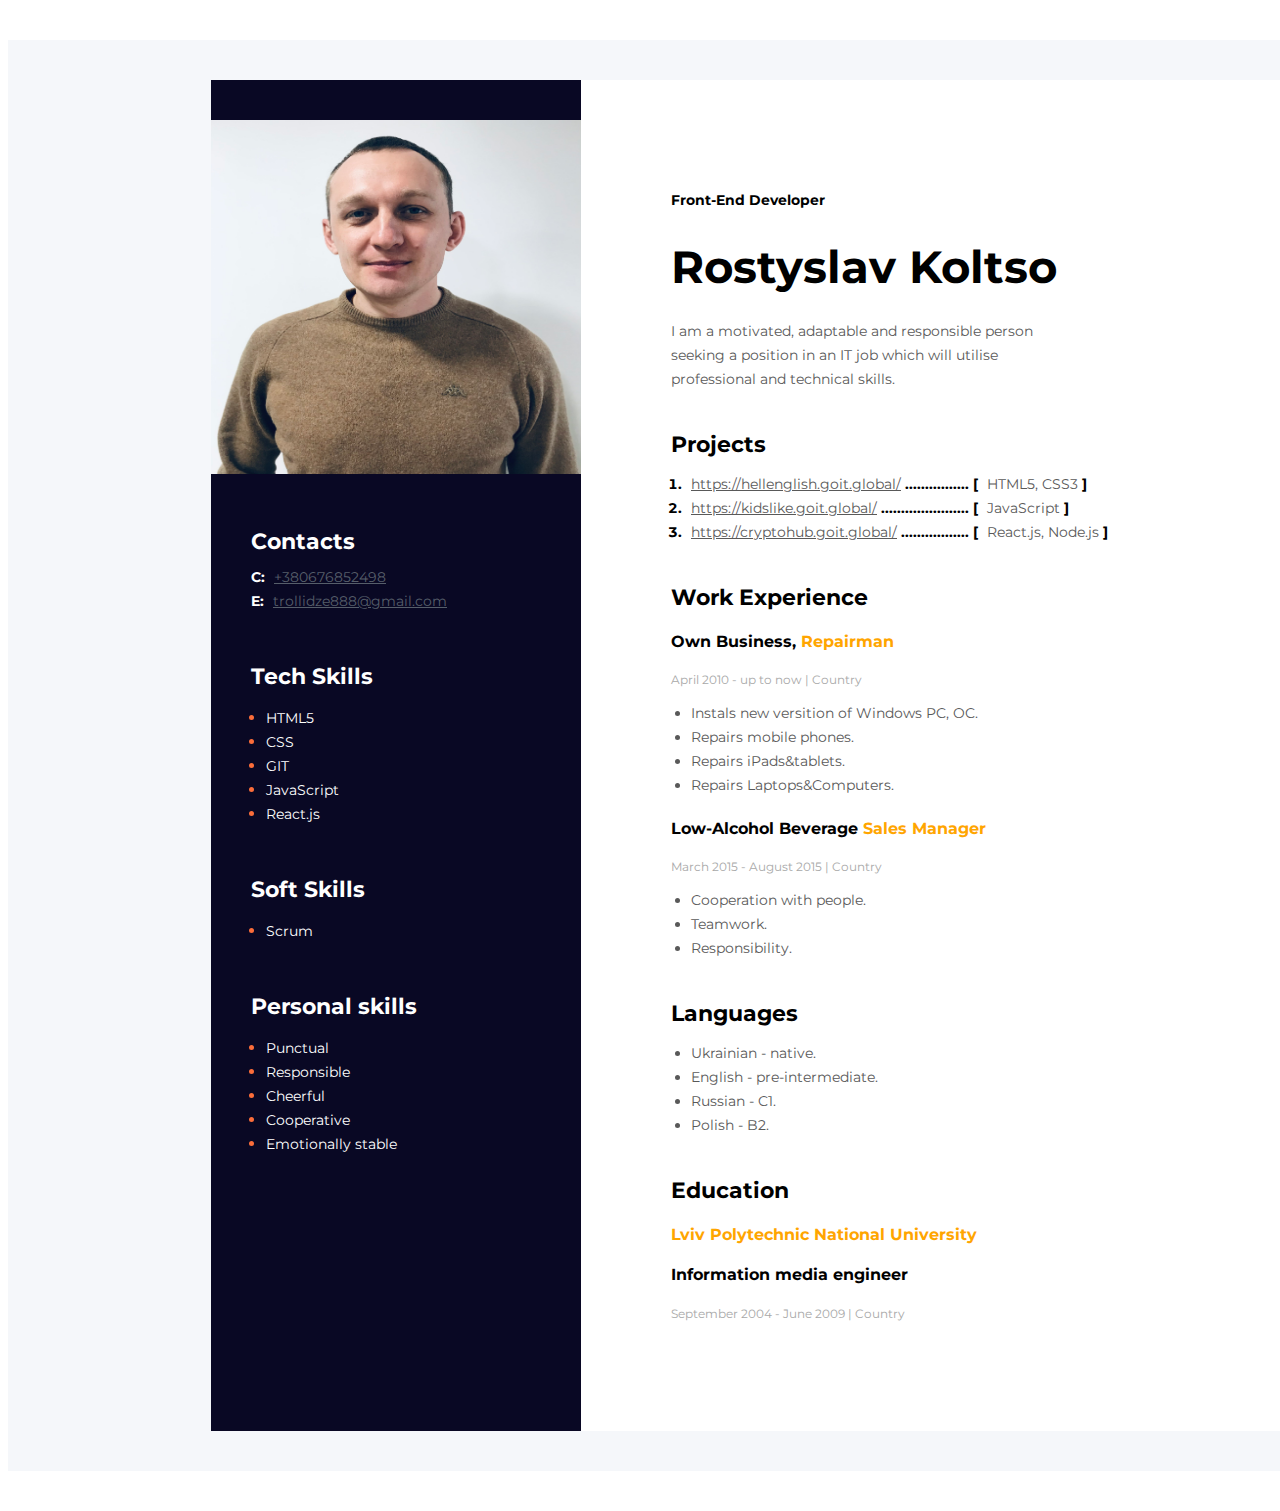
==== index.html @ 673d90e1 "first commit" ====
<!DOCTYPE html>
<html lang="en">
<head>
    <meta charset="UTF-8">
    <meta http-equiv="X-UA-Compatible" content="IE=edge">
    <meta name="viewport" content="width=device-width, initial-scale=1.0">
    <title>Resume by Rostyslav Koltso</title>
    <link rel="preconnect" href="https://fonts.gstatic.com">
    <link
        href="https://fonts.googleapis.com/css2?family=Montserrat:ital,wght@0,400;0,500;0,600;0,700;1,300;1,400;1,500&display=swap"
        rel="stylesheet">
    <link rel="stylesheet" href="css/style.css">
</head>
<body>
    <!-- main container -->
    <div class="main-container">
        <!-- main content section -->
        <div class="main-content-section">
            <!-- about me section -->
            <div class="about-me-section">

                <h2 class="about-me-profession">Front-End Developer</h2>
                
                <h1 class="about-me-name">Rostyslav Koltso</h1>
                
                <p class="about-me-inform">
                I am a motivated, adaptable and
                responsible person seeking a
                position in an IT job which will utilise
                professional and technical skills.
                </p>
                
            </div>
            <!-- my projects section -->
            <div class="my-projects-section">
                <h3 class="my-title">Projects</h3>

                <ol class="my-progect-list">
                    <li>
                        <a class="my-progect-item" href="https://hellenglish.goit.global/">https://hellenglish.goit.global/</a>
                        <span>................</span>
                        <span>[ <span class="my-progect-item">HTML5, CSS3</span>  ]</span>
                    </li>
                    <li>
                        <a class="my-progect-item" href="https://kidslike.goit.global/">https://kidslike.goit.global/</a>
                        <span>......................</span>
                        <span>[ <span class="my-progect-item">JavaScript</span> ]</span>
                    </li>
                    <li>
                        <a class="my-progect-item" href="https://cryptohub.goit.global/">https://cryptohub.goit.global/</a>
                        <span>.................</span>
                        <span>[ <span class="my-progect-item">React.js, Node.js</span> ]</span>
                    </li>
                </ol>
            </div>

            <!-- my work experience -->
            <div class="my-work-experience">
                <h3 class="my-title">Work Experience</h3>
                <!-- company3 -->
                <div>
                    <h4>Own Business,  <span class="title-orange">Repairman</span></h4>
                    <p class="company-date">
                        April 2010 - up to now | Country
                    </p>
                    <ul class="my-progect-list">
                        <li class="my-progect-item">
                            Instals new versition of Windows PC, OC.
                        </li>
                        <li class="my-progect-item">
                            Repairs mobile phones.
                        </li>
                        <li class="my-progect-item">
                            Repairs iPads&tablets.
                        </li>
                        <li class="my-progect-item">
                            Repairs Laptops&Computers.
                        </li>
                    </ul>
                </div>

                <!-- company2 -->
                <div>
                    <h4>Low-Alcohol Beverage  <span class="title-orange">Sales Manager</span></h4>
                    <p class="company-date">
                        March 2015 - August 2015 | Country
                    </p>
                    <ul class="my-progect-list">
                        <li class="my-progect-item">
                            Cooperation with people.
                        </li>
                        <li class="my-progect-item">
                            Teamwork.
                        </li>
                        <li class="my-progect-item">
                            Responsibility.
                        </li>
                    </ul>
                </div>
            </div>

            <!-- my languages-->
            <div class="my-languages">
                <h3 class="my-title">Languages</h3>
                <ul class="my-progect-list">
                    <li class="my-progect-item">Ukrainian - native.</li>
                    <li class="my-progect-item">English - pre-intermediate.</li>
                    <li class="my-progect-item">Russian - C1.</li>
                    <li class="my-progect-item">Polish - B2.</li>
                </ul>
            </div>
        
            <!-- my education -->
            <div class="my-education">
                <h3 class="my-title">Education</h3>
                <h4><span class="title-orange">Lviv Polytechnic National University</span></h4>
                <h4>Information media engineer</h4>
                <p class="company-date">September 2004 - June 2009 | Country</p>
            </div>
        </div>
        <!-- sidebar section -->
        <aside class="sidebar-section">
            <img src="img/image_50390273.JPG" alt="my photo">
            
            <!-- contact section -->
            <div class="contact-section">
                <h3 class="sidebar-tittle">Contacts</h3>
                <div>
                    <span class="contact-section-type">C:</span>
                    <a class="contact-section-link" href="tei:+380676852498">+380676852498</a>
                </div>
                <div>
                    <span class="contact-section-type">E:</span>
                    <a class="contact-section-link" href="mailto:trollidze888@gmail.com">trollidze888@gmail.com</a>
                </div>
            </div>

            <!-- tech skills section -->
            <div class="tech-skills-section">
                <h3 class="sidebar-tittle">Tech Skills</h3>
                <ul class="tech-skills-list">
                    <li class="tech-skills-item"><span class="tech-skills-item-text">HTML5</span></li>
                    <li class="tech-skills-item"><span class="tech-skills-item-text">CSS</span></li>
                    <li class="tech-skills-item"><span class="tech-skills-item-text">GIT</span></li>
                    <li class="tech-skills-item"><span class="tech-skills-item-text">JavaScript</span></li>
                    <li class="tech-skills-item"><span class="tech-skills-item-text">React.js</span></li>
                </ul>
            </div>

            <!-- soft skills section -->
            <div class="soft-skills-section">
                <h3 class="sidebar-tittle">Soft Skills</h3>
                <ul class="tech-skills-list">
                    <li class="tech-skills-item"><span class="tech-skills-item-text">Scrum</span></li>
                </ul>
            </div>

            <!-- personal skills section-->
            <div class="personal-skills-section">
                <h3 class="sidebar-tittle">Personal skills</h3>
                <ul class="tech-skills-list">
                    <li class="tech-skills-item"><span class="tech-skills-item-text">Punctual</span></li>
                    <li class="tech-skills-item"><span class="tech-skills-item-text">Responsible</span></li>
                    <li class="tech-skills-item"><span class="tech-skills-item-text">Cheerful</span></li>
                    <li class="tech-skills-item"><span class="tech-skills-item-text">Cooperative</span></li>
                    <li class="tech-skills-item"><span class="tech-skills-item-text">Emotionally stable</span></li>
                </ul>
            </div>

        </aside>

    </div>
</body>
</html>
---- css/style.css ----
body {
  font-family: 'Montserrat', sans-serif;
}

img {
  width: 370px;
  height: 354px;
}

.main-container {
  display: flex;
  flex-direction: row-reverse;
  width: 1200px;
  background: #f5f7fa;
  margin: 40px auto;
  padding: 40px;
  width: 1280px;
}

/* main content section */
.main-content-section {
  padding: 100px 220px 100px 90px;
  background: #ffffff;
}

/* about-me-section */
.about-me-section {
  margin-bottom: 40px;
}

.about-me-profession {
  font-style: normal;
  font-weight: bold;
  font-size: 14px;
  line-height: 17px;
  color: #000000;
  margin-bottom: 20px;
}

.about-me-name {
  font-style: normal;
  font-weight: bold;
  font-size: 45px;
  line-height: 55px;
  color: #000000;
  margin-bottom: 25px;
}

.about-me-inform {
  font-style: normal;
  font-weight: normal;
  font-size: 14px;
  line-height: 24px;
  color: #595959;
  width: 400px;
}

/* my-projects-section */
.my-projects-section {
  margin-bottom: 40px;
}

.my-title {
  font-style: normal;
  font-weight: bold;
  font-size: 22px;
  line-height: 27px;
  color: #000000;
  margin-bottom: 10px;
}

.my-progect-list {
  font-style: normal;
  font-weight: bold;
  font-size: 14px;
  line-height: 24px;
  color: #000000;
  padding-left: 15px;
}

.my-progect-item {
  font-style: normal;
  font-weight: normal;
  font-size: 14px;
  line-height: 24px;
  color: #595959;
  margin-left: 5px;
}

.my-work-experience {
  margin-bottom: 40px;
}

.title-orange {
  color: orange;
}

.company-date {
  font-style: normal;
  font-weight: normal;
  font-size: 12px;
  line-height: 15px;
  color: #a8a8a8;
  margin-bottom: 10px;
}

.my-languages {
  margin-bottom: 40px;
}

/* sidebar-section */
.sidebar-section {
  background-color: rgb(9, 8, 36);
  color: white;
  width: 370px;
  padding-top: 40px;
}

.sidebar-tittle {
  font-style: normal;
  font-weight: bold;
  font-size: 22px;
  line-height: 27px;
  margin-bottom: 10px;
}

.contact-section {
  margin: 50px 0 0 40px;
}

.tech-skills-section {
  margin: 50px 0 0 40px;
}

.soft-skills-section {
  margin: 50px 0 0 40px;
}

.personal-skills-section {
  margin: 50px 0 0 40px;
}

/* contact-section */

.contact-section-type {
  font-weight: bold;
  font-size: 14px;
  line-height: 24px;
  margin-right: 5px;
}

.contact-section-link {
  color: #565e6a;
  font-style: normal;
  font-weight: normal;
  font-size: 14px;
  line-height: 24px;
}

/* tech-skills-list */

.tech-skills-list {
  padding: 0 0 0 15px;
}

.tech-skills-item {
  color: #fb6d3a;
}

.tech-skills-item-text {
  font-style: normal;
  font-weight: normal;
  font-size: 14px;
  line-height: 24px;
  color: #ffffff;
}
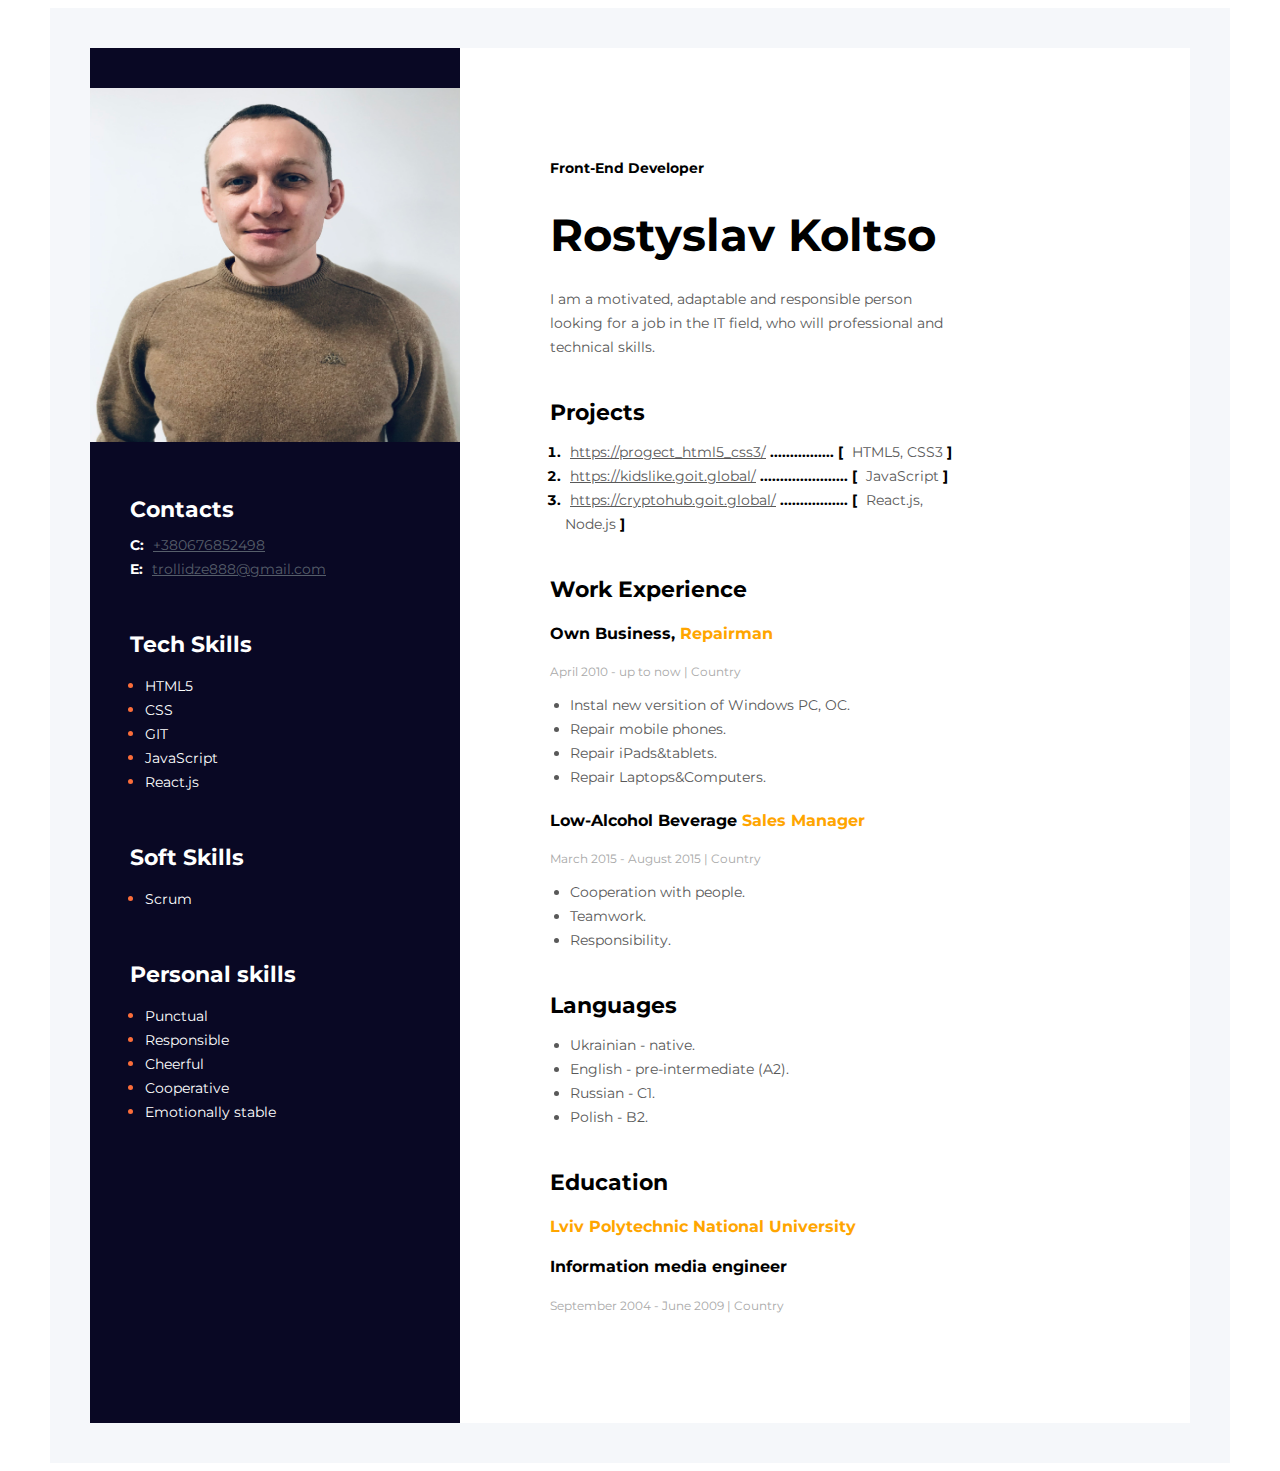
==== commit 9155c727: "project first +" ====
--- a/index.html
+++ b/index.html
@@ -25,8 +25,7 @@
                 
                 <p class="about-me-inform">
                 I am a motivated, adaptable and
-                responsible person seeking a
-                position in an IT job which will utilise
+                responsible person looking for a job in the IT field, who will
                 professional and technical skills.
                 </p>
                 
@@ -35,21 +34,21 @@
             <div class="my-projects-section">
                 <h3 class="my-title">Projects</h3>
 
-                <ol class="my-progect-list">
+                <ol class="my-project-list">
                     <li>
-                        <a class="my-progect-item" href="https://hellenglish.goit.global/">https://hellenglish.goit.global/</a>
+                        <a class="my-project-item" href="project_first/progect_html5_css3.html">https://progect_html5_css3/</a>
                         <span>................</span>
-                        <span>[ <span class="my-progect-item">HTML5, CSS3</span>  ]</span>
+                        <span>[ <span class="my-project-item">HTML5, CSS3</span>  ]</span>
                     </li>
                     <li>
-                        <a class="my-progect-item" href="https://kidslike.goit.global/">https://kidslike.goit.global/</a>
+                        <a class="my-project-item" href="https://kidslike.goit.global/">https://kidslike.goit.global/</a>
                         <span>......................</span>
-                        <span>[ <span class="my-progect-item">JavaScript</span> ]</span>
+                        <span>[ <span class="my-project-item">JavaScript</span> ]</span>
                     </li>
                     <li>
-                        <a class="my-progect-item" href="https://cryptohub.goit.global/">https://cryptohub.goit.global/</a>
+                        <a class="my-project-item" href="https://cryptohub.goit.global/">https://cryptohub.goit.global/</a>
                         <span>.................</span>
-                        <span>[ <span class="my-progect-item">React.js, Node.js</span> ]</span>
+                        <span>[ <span class="my-project-item">React.js, Node.js</span> ]</span>
                     </li>
                 </ol>
             </div>
@@ -63,18 +62,18 @@
                     <p class="company-date">
                         April 2010 - up to now | Country
                     </p>
-                    <ul class="my-progect-list">
-                        <li class="my-progect-item">
-                            Instals new versition of Windows PC, OC.
+                    <ul class="my-project-list">
+                        <li class="my-project-item">
+                            Instal new versition of Windows PC, OC.
                         </li>
-                        <li class="my-progect-item">
-                            Repairs mobile phones.
+                        <li class="my-project-item">
+                            Repair mobile phones.
                         </li>
-                        <li class="my-progect-item">
-                            Repairs iPads&tablets.
+                        <li class="my-project-item">
+                            Repair iPads&tablets.
                         </li>
-                        <li class="my-progect-item">
-                            Repairs Laptops&Computers.
+                        <li class="my-project-item">
+                            Repair Laptops&Computers.
                         </li>
                     </ul>
                 </div>
@@ -85,14 +84,14 @@
                     <p class="company-date">
                         March 2015 - August 2015 | Country
                     </p>
-                    <ul class="my-progect-list">
-                        <li class="my-progect-item">
+                    <ul class="my-project-list">
+                        <li class="my-project-item">
                             Cooperation with people.
                         </li>
-                        <li class="my-progect-item">
+                        <li class="my-project-item">
                             Teamwork.
                         </li>
-                        <li class="my-progect-item">
+                        <li class="my-project-item">
                             Responsibility.
                         </li>
                     </ul>
@@ -102,11 +101,11 @@
             <!-- my languages-->
             <div class="my-languages">
                 <h3 class="my-title">Languages</h3>
-                <ul class="my-progect-list">
-                    <li class="my-progect-item">Ukrainian - native.</li>
-                    <li class="my-progect-item">English - pre-intermediate.</li>
-                    <li class="my-progect-item">Russian - C1.</li>
-                    <li class="my-progect-item">Polish - B2.</li>
+                <ul class="my-project-list">
+                    <li class="my-project-item">Ukrainian - native.</li>
+                    <li class="my-project-item">English - pre-intermediate (A2).</li>
+                    <li class="my-project-item">Russian - C1.</li>
+                    <li class="my-project-item">Polish - B2.</li>
                 </ul>
             </div>
         
--- a/css/style.css
+++ b/css/style.css
@@ -10,11 +10,10 @@
 .main-container {
   display: flex;
   flex-direction: row-reverse;
-  width: 1200px;
+  width: 1100px;
   background: #f5f7fa;
-  margin: 40px auto;
+  margin: 0 auto;
   padding: 40px;
-  width: 1280px;
 }
 
 /* main content section */
@@ -69,7 +68,7 @@
   margin-bottom: 10px;
 }
 
-.my-progect-list {
+.my-project-list {
   font-style: normal;
   font-weight: bold;
   font-size: 14px;
@@ -78,7 +77,7 @@
   padding-left: 15px;
 }
 
-.my-progect-item {
+.my-project-item {
   font-style: normal;
   font-weight: normal;
   font-size: 14px;
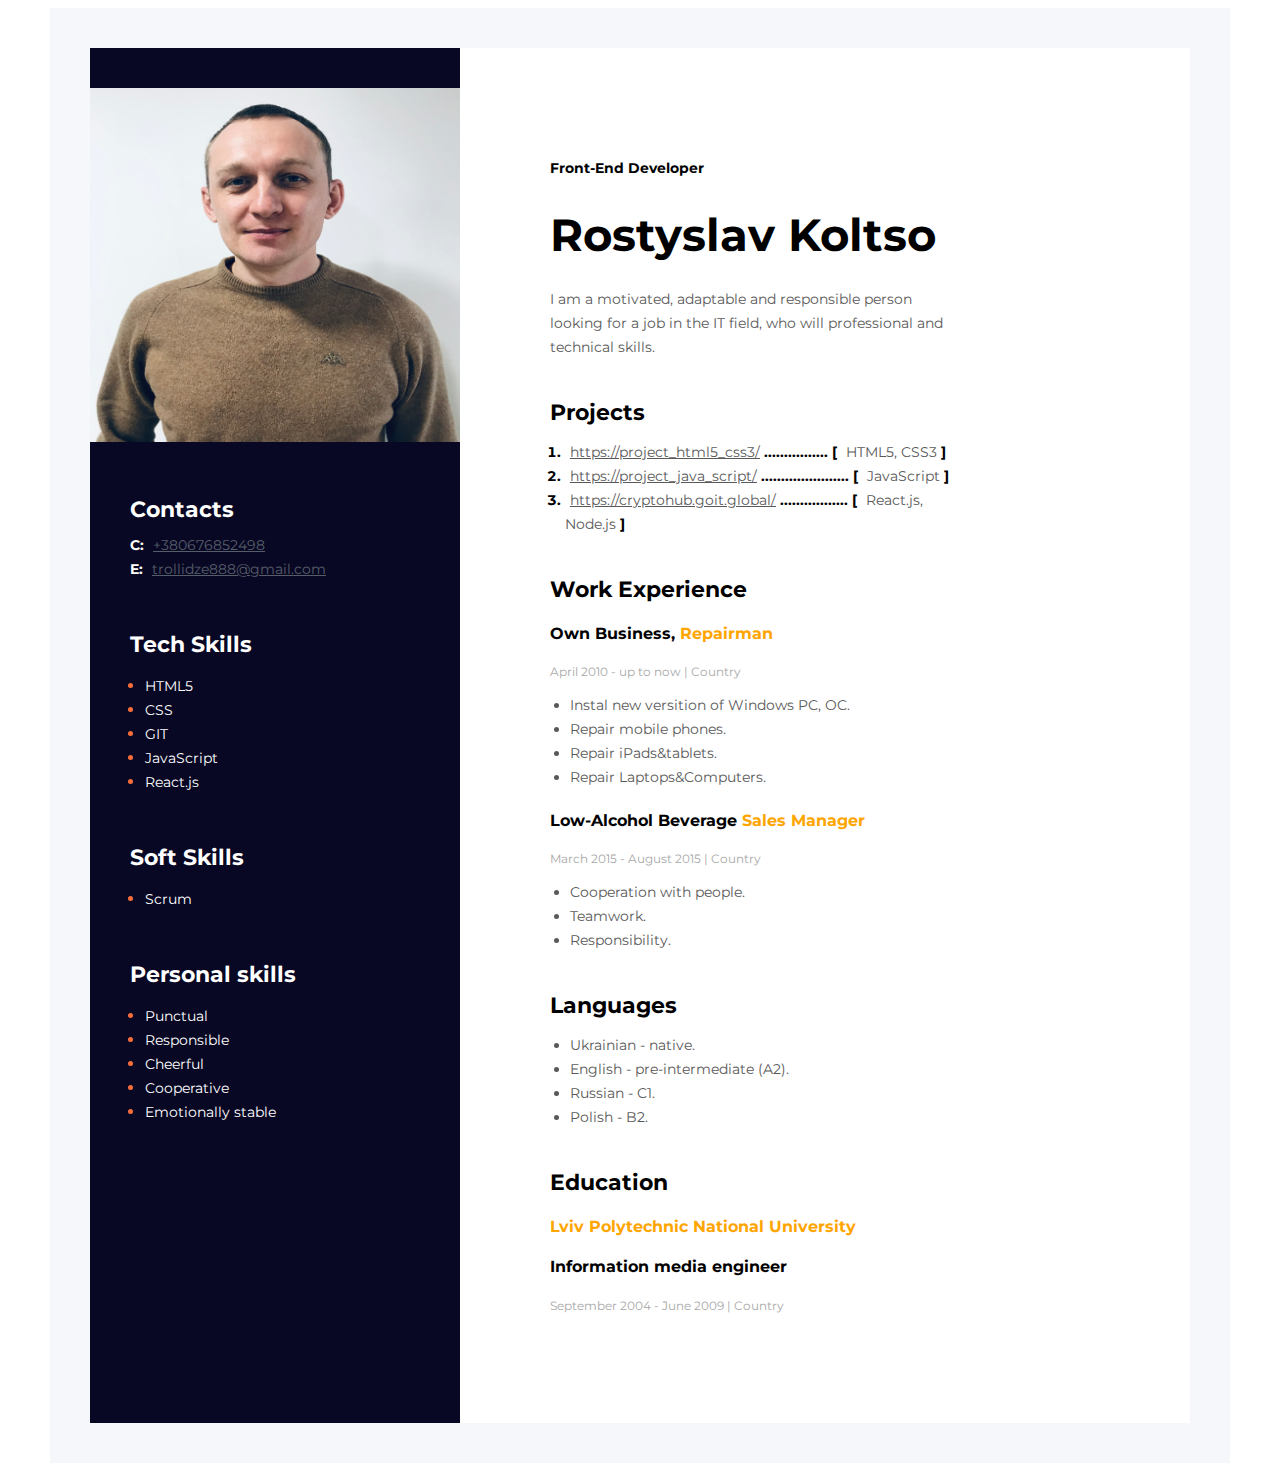
==== commit db33fc09: "add java_script" ====
--- a/index.html
+++ b/index.html
@@ -12,6 +12,7 @@
     <link rel="stylesheet" href="css/style.css">
 </head>
 <body>
+    
     <!-- main container -->
     <div class="main-container">
         <!-- main content section -->
@@ -36,12 +37,12 @@
 
                 <ol class="my-project-list">
                     <li>
-                        <a class="my-project-item" href="project_first/progect_html5_css3.html">https://progect_html5_css3/</a>
+                        <a class="my-project-item" href="project_first/project_html5_css3.html">https://project_html5_css3/</a>
                         <span>................</span>
                         <span>[ <span class="my-project-item">HTML5, CSS3</span>  ]</span>
                     </li>
                     <li>
-                        <a class="my-project-item" href="https://kidslike.goit.global/">https://kidslike.goit.global/</a>
+                        <a class="my-project-item" href="project_two/java_script.html">https://project_java_script/</a>
                         <span>......................</span>
                         <span>[ <span class="my-project-item">JavaScript</span> ]</span>
                     </li>
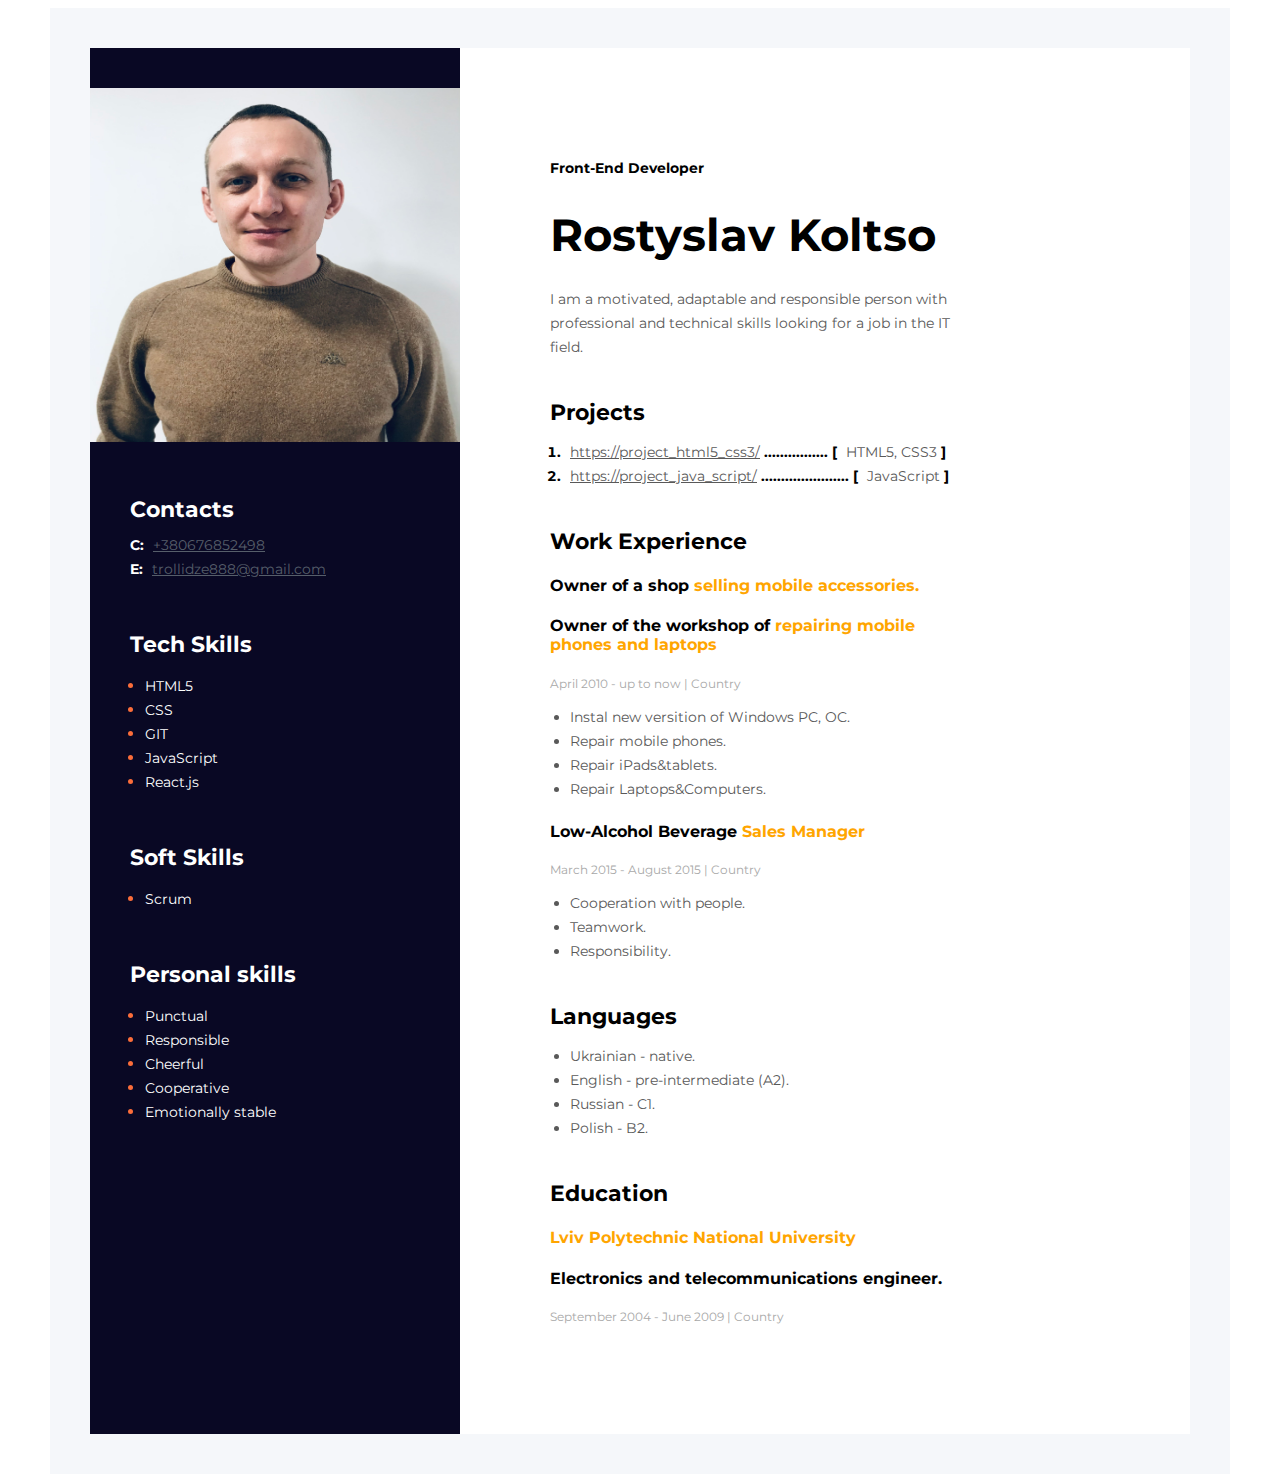
==== commit 625751ae: "doo oll" ====
--- a/index.html
+++ b/index.html
@@ -25,9 +25,8 @@
                 <h1 class="about-me-name">Rostyslav Koltso</h1>
                 
                 <p class="about-me-inform">
-                I am a motivated, adaptable and
-                responsible person looking for a job in the IT field, who will
-                professional and technical skills.
+                    I am a motivated, adaptable and responsible person with professional 
+                    and technical skills looking for a job in the IT field.
                 </p>
                 
             </div>
@@ -46,11 +45,11 @@
                         <span>......................</span>
                         <span>[ <span class="my-project-item">JavaScript</span> ]</span>
                     </li>
-                    <li>
+                    <!-- <li>
                         <a class="my-project-item" href="https://cryptohub.goit.global/">https://cryptohub.goit.global/</a>
                         <span>.................</span>
                         <span>[ <span class="my-project-item">React.js, Node.js</span> ]</span>
-                    </li>
+                    </li> -->
                 </ol>
             </div>
 
@@ -59,7 +58,8 @@
                 <h3 class="my-title">Work Experience</h3>
                 <!-- company3 -->
                 <div>
-                    <h4>Own Business,  <span class="title-orange">Repairman</span></h4>
+                    <h4>Owner of a shop <span class="title-orange">selling mobile accessories.</span></h4>
+                    <h4>Owner of the workshop of <span class="title-orange">repairing mobile phones and laptops</span></h4>
                     <p class="company-date">
                         April 2010 - up to now | Country
                     </p>
@@ -114,7 +114,7 @@
             <div class="my-education">
                 <h3 class="my-title">Education</h3>
                 <h4><span class="title-orange">Lviv Polytechnic National University</span></h4>
-                <h4>Information media engineer</h4>
+                <h4>Electronics and telecommunications engineer.</h4>
                 <p class="company-date">September 2004 - June 2009 | Country</p>
             </div>
         </div>
